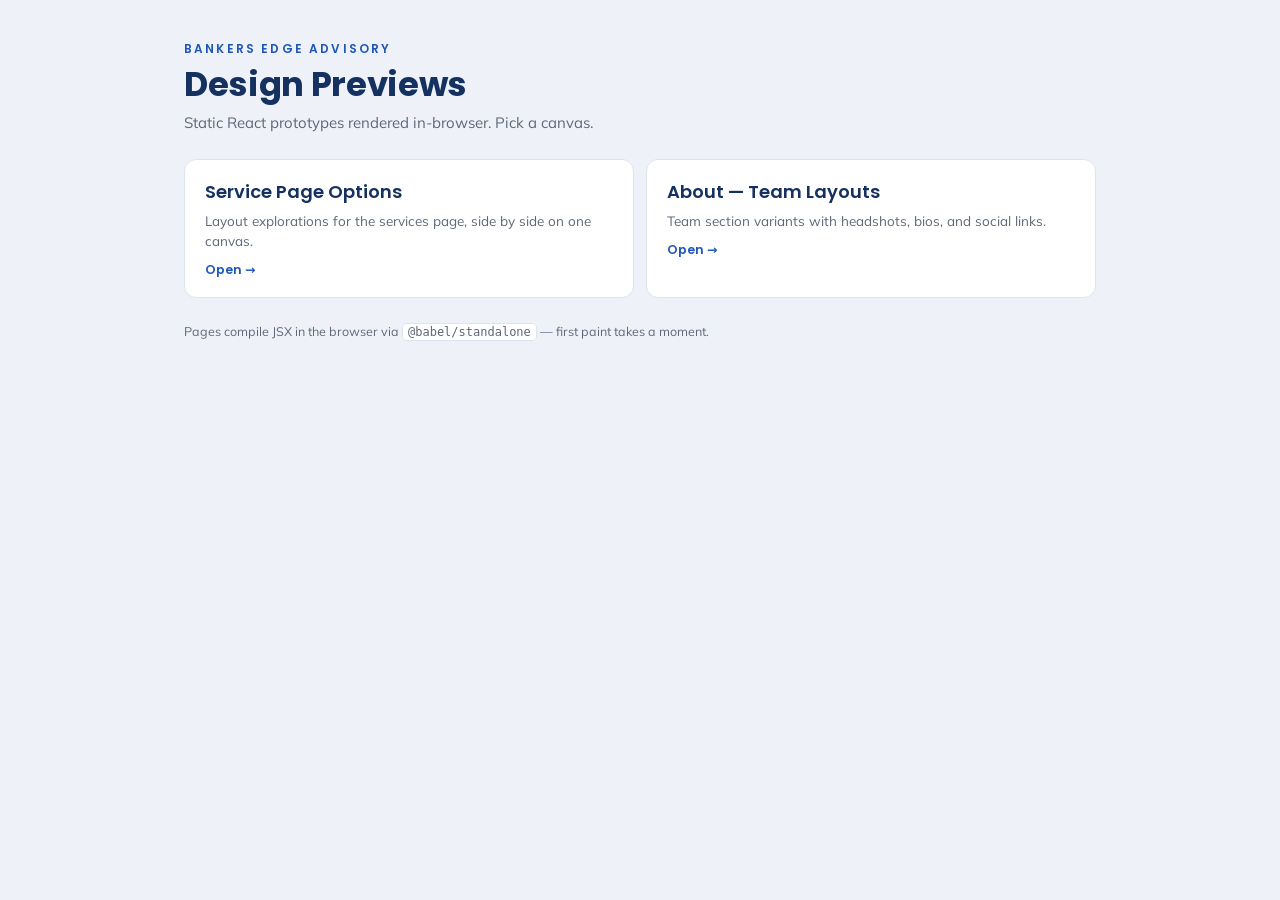
==== index.html @ a0b070bf "Add GitHub Pages index for Bankers Edge design previews Landing page linking the Service Page Option" ====
<!DOCTYPE html>
<html lang="en">
<head>
<meta charset="UTF-8"/>
<meta name="viewport" content="width=device-width, initial-scale=1.0"/>
<title>Bankers Edge — Design Previews</title>
<link rel="preconnect" href="https://fonts.googleapis.com"/>
<link rel="preconnect" href="https://fonts.gstatic.com" crossorigin/>
<link href="https://fonts.googleapis.com/css2?family=Poppins:wght@500;600;700&family=Mulish:wght@400;500;600&display=swap" rel="stylesheet"/>
<style>
  :root{
    --navy:#15315f; --navy-deep:#0f2549; --blue:#1e57b8;
    --ink:#26303f; --muted:#5d6878; --line:#dde4ee; --panel:#eef2f8;
    --font-head:'Poppins',system-ui,sans-serif;
    --font-body:'Mulish',system-ui,sans-serif;
  }
  *{box-sizing:border-box;}
  body{margin:0;font-family:var(--font-body);color:var(--ink);background:var(--panel);}
  .wrap{max-width:960px;margin:0 auto;padding:40px 24px 32px;}
  .eyebrow{font-family:var(--font-head);font-weight:600;font-size:12px;letter-spacing:.18em;
    text-transform:uppercase;color:var(--blue);margin:0 0 8px;}
  h1{font-family:var(--font-head);font-weight:700;font-size:34px;line-height:1.1;
    color:var(--navy);margin:0 0 8px;letter-spacing:-.01em;}
  .sub{font-size:15px;line-height:1.55;color:var(--muted);margin:0 0 24px;max-width:620px;}
  .grid{display:grid;grid-template-columns:repeat(auto-fit,minmax(280px,1fr));gap:12px;}
  .card{display:flex;flex-direction:column;gap:6px;background:#fff;border:1px solid var(--line);
    border-radius:12px;padding:18px 20px;text-decoration:none;color:inherit;
    transition:transform .16s,box-shadow .16s,border-color .16s;}
  .card:hover{transform:translateY(-2px);border-color:var(--blue);
    box-shadow:0 14px 30px -14px rgba(15,37,73,.4);}
  .card h2{font-family:var(--font-head);font-weight:600;font-size:18px;color:var(--navy);margin:0;}
  .card p{font-size:13.5px;line-height:1.5;color:var(--muted);margin:0;}
  .card span{font-family:var(--font-head);font-weight:600;font-size:12.5px;color:var(--blue);margin-top:4px;}
  .note{margin:24px 0 0;font-size:12.5px;line-height:1.55;color:var(--muted);}
  .note code{background:#fff;border:1px solid var(--line);border-radius:4px;padding:1px 5px;font-size:12px;}
</style>
</head>
<body>
<main class="wrap">
  <p class="eyebrow">Bankers Edge Advisory</p>
  <h1>Design Previews</h1>
  <p class="sub">Static React prototypes rendered in-browser. Pick a canvas.</p>

  <div class="grid">
    <a class="card" href="Service%20Page%20Options.html">
      <h2>Service Page Options</h2>
      <p>Layout explorations for the services page, side by side on one canvas.</p>
      <span>Open →</span>
    </a>
    <a class="card" href="About%20-%20Team%20Layouts.html">
      <h2>About — Team Layouts</h2>
      <p>Team section variants with headshots, bios, and social links.</p>
      <span>Open →</span>
    </a>
  </div>

  <p class="note">Pages compile JSX in the browser via <code>@babel/standalone</code> — first paint takes a moment.</p>
</main>
</body>
</html>
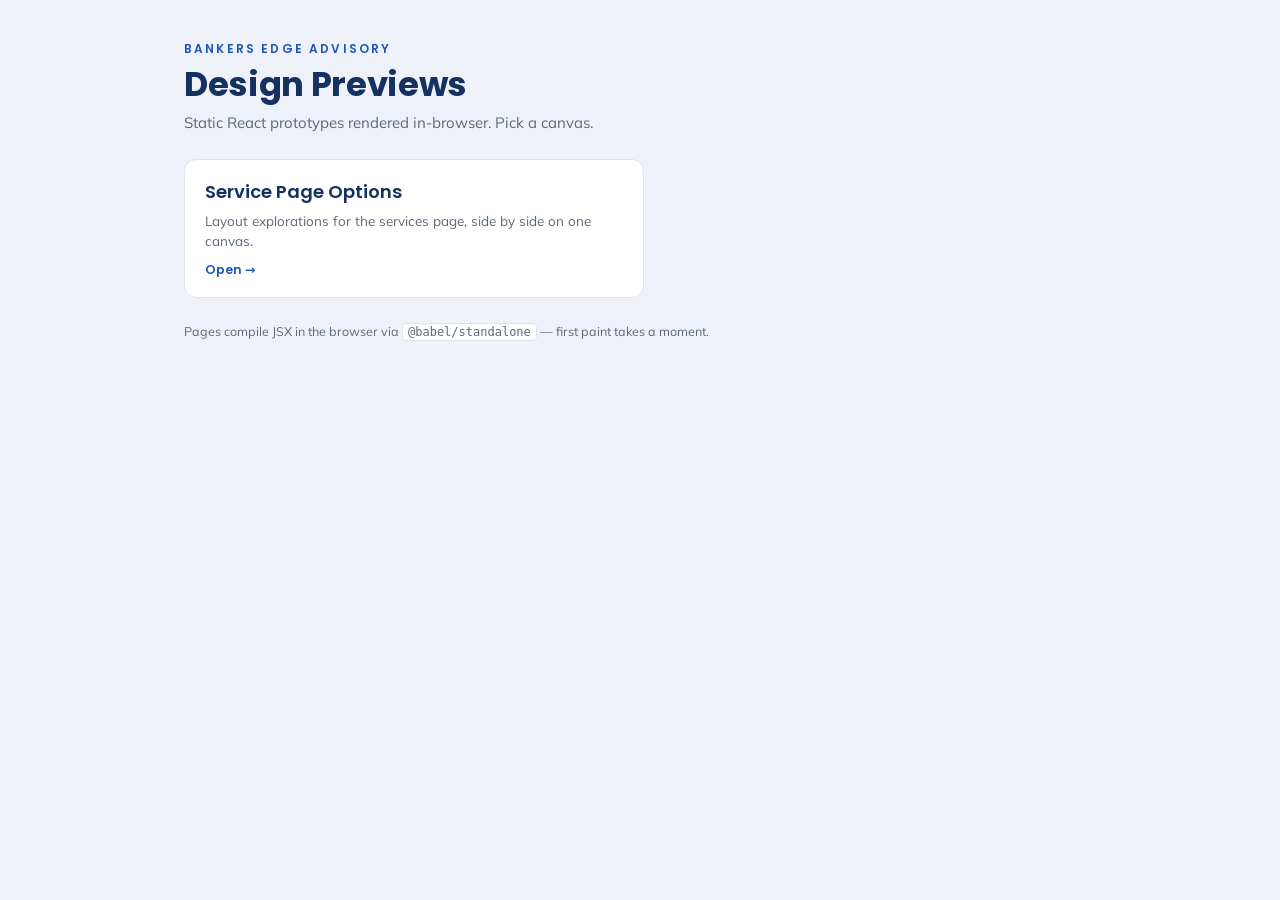
==== commit ef7cfee4: "Drop the Team Layouts card from the index Leaves one card for Service Page Options and caps the grid" ====
--- a/index.html
+++ b/index.html
@@ -22,7 +22,7 @@
   h1{font-family:var(--font-head);font-weight:700;font-size:34px;line-height:1.1;
     color:var(--navy);margin:0 0 8px;letter-spacing:-.01em;}
   .sub{font-size:15px;line-height:1.55;color:var(--muted);margin:0 0 24px;max-width:620px;}
-  .grid{display:grid;grid-template-columns:repeat(auto-fit,minmax(280px,1fr));gap:12px;}
+  .grid{display:grid;max-width:460px;grid-template-columns:repeat(auto-fit,minmax(280px,1fr));gap:12px;}
   .card{display:flex;flex-direction:column;gap:6px;background:#fff;border:1px solid var(--line);
     border-radius:12px;padding:18px 20px;text-decoration:none;color:inherit;
     transition:transform .16s,box-shadow .16s,border-color .16s;}
@@ -47,11 +47,6 @@
       <p>Layout explorations for the services page, side by side on one canvas.</p>
       <span>Open →</span>
     </a>
-    <a class="card" href="About%20-%20Team%20Layouts.html">
-      <h2>About — Team Layouts</h2>
-      <p>Team section variants with headshots, bios, and social links.</p>
-      <span>Open →</span>
-    </a>
   </div>
 
   <p class="note">Pages compile JSX in the browser via <code>@babel/standalone</code> — first paint takes a moment.</p>
